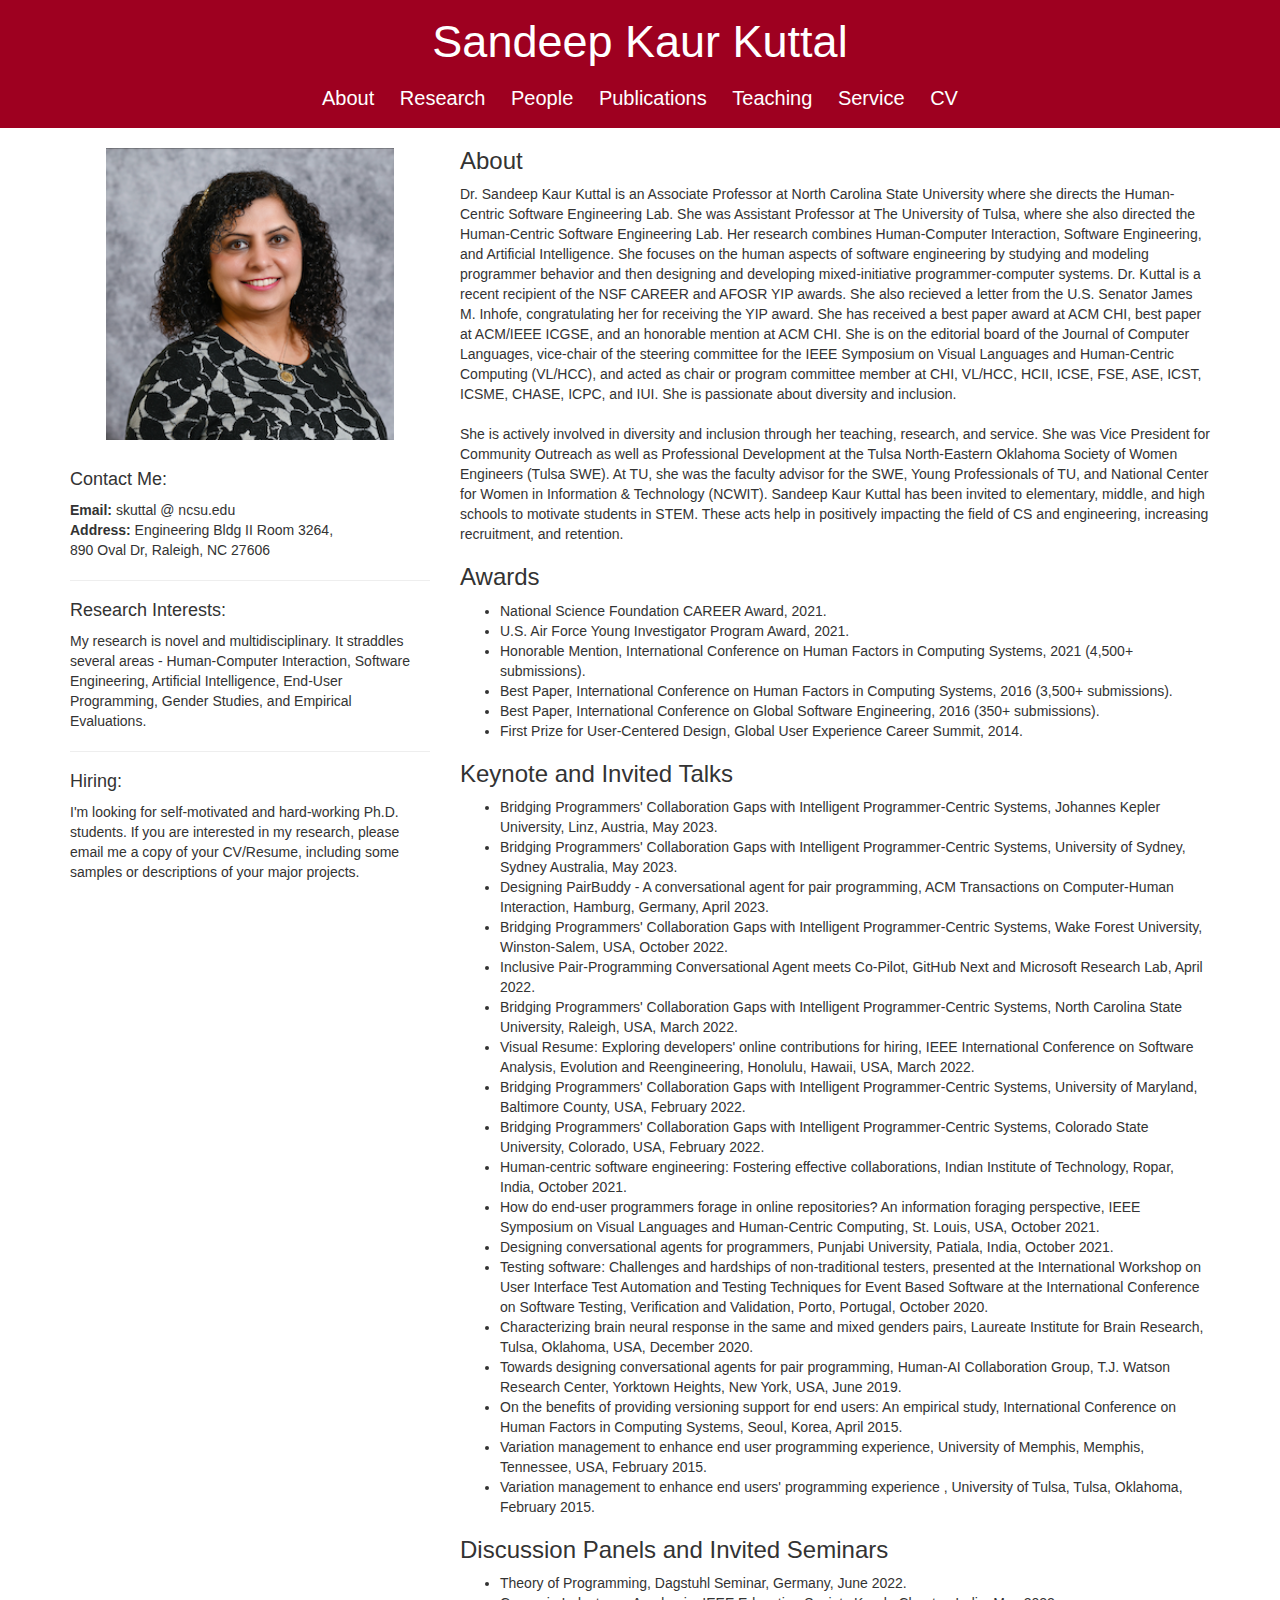
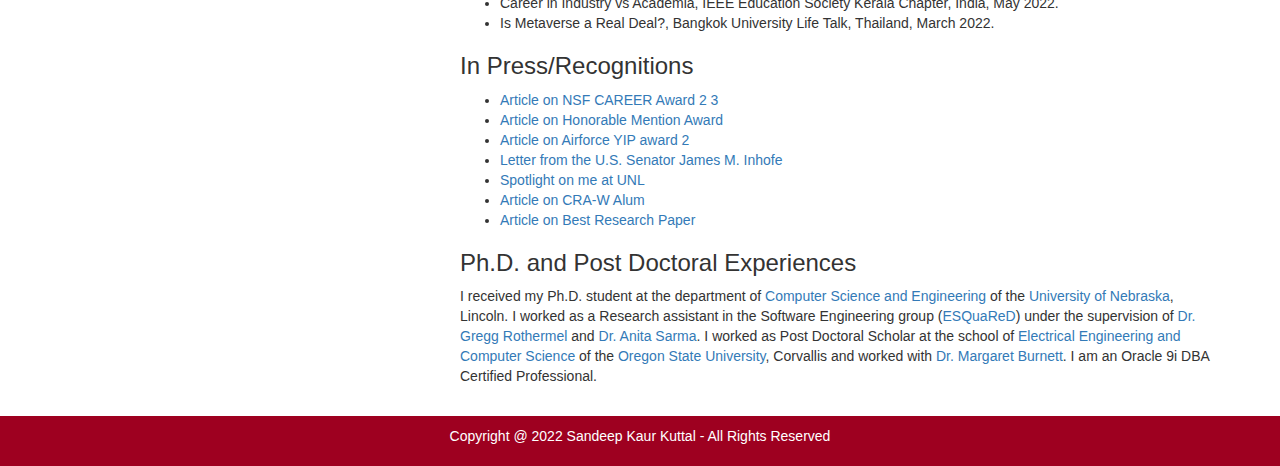
==== index.html @ faedc944 "Update index.html" ====
<!DOCTYPE html>
<html lang="en">
<head>
  <title>Sandeep Kaur Kuttal</title>
  <meta charset="utf-8">
  <meta name="keywords" content="Sandeep Kuttal, Sandeep Kaur Kuttal, Sandeep Kutwal,  End user software engineering, 
  HCI, Artificial Intelligence,  versioning, debugging mashups, Yahoo! Pipes, Mashups, Human computer interactions, Human-AI, User Studies, 
  Human factors in software engineering, software engineering, NC State, Professor, North Carolina State University, HCI for AI, HCI for SE" />
  <meta name="viewport" content="width=device-width, initial-scale=1">
  <link rel="stylesheet" href="https://maxcdn.bootstrapcdn.com/bootstrap/3.4.1/css/bootstrap.min.css">
  <link rel="stylesheet" href="main.css">
  <script src="https://ajax.googleapis.com/ajax/libs/jquery/3.6.1/jquery.min.js"></script>
  <script src="https://maxcdn.bootstrapcdn.com/bootstrap/3.4.1/js/bootstrap.min.js"></script>
  <link rel="icon" href="images/initials.png">
</head>

<body>
    <header>
        <div class="name">
          <a href="index.html" class="name" style="font-size:45px; color:white">Sandeep Kaur Kuttal</a>
        </div>
        <nav class="nav">
          <a class="nav-link" href="index.html">About</a> 
          <a class="nav-link" href="research.html">Research</a> 
          <a class="nav-link" href="people.html">People</a> 
          <a class="nav-link" href="publications.html">Publications</a> 
          <a class="nav-link" href="teaching.html">Teaching</a>  
          <a class="nav-link" href="service.html">Service</a>
          <a class="nav-link"  target="_blank" href="Files/Kuttal_CV.pdf">CV</a>
        </nav>
    </header>
  
  
<div class="container">
  <div class="row">
    <div class="col-sm-4">
      <center><img id="headshot" src="images/portrait.png" alt="headshot" width="80%"></center>
      <br>
      <h4>Contact Me:</h4>
      <p> <strong>Email:</strong> skuttal @ ncsu.edu<br/>
        <strong>Address:</strong> Engineering Bldg II Room 3264, <br>890 Oval Dr, Raleigh, NC 27606</p>

        <hr>

        <h4>Research Interests:</h4>
        <p>My research is novel and multidisciplinary.  It straddles several areas - Human-Computer Interaction, 
            Software Engineering, Artificial Intelligence, End-User Programming, Gender Studies, and Empirical Evaluations.</p>
        <hr>
        <h4>Hiring:</h4> <p>I'm looking for self-motivated and hard-working Ph.D. students. If you are interested in my research, please email me a copy of your CV/Resume, including some samples or descriptions of your major projects. </p>

    </div>
    <div class="col-sm-8">
        <h3>About</h3>
        <p>
            Dr. Sandeep Kaur Kuttal is an Associate Professor at North Carolina State University where she directs the Human-Centric Software 
            Engineering Lab.
            She was Assistant Professor at The University of Tulsa, where she also directed the Human-Centric Software 
            Engineering Lab. Her research combines Human-Computer Interaction, Software Engineering, and Artificial Intelligence. She 
            focuses on the human aspects of software engineering by studying and modeling programmer behavior and then designing and developing 
            mixed-initiative programmer-computer systems. Dr. Kuttal is a recent recipient of the NSF CAREER and AFOSR YIP awards.
            She also recieved a letter from the U.S. Senator James M. Inhofe, congratulating her for receiving the YIP award. She has received a 
            best paper award at ACM CHI, best paper at ACM/IEEE ICGSE, and an honorable mention at ACM CHI. She is on the editorial board of the 
            Journal of Computer Languages, vice-chair of the steering committee for the IEEE Symposium on Visual Languages and Human-Centric Computing 
            (VL/HCC), and acted as chair or  program committee member at CHI, VL/HCC, HCII, ICSE, FSE, ASE, ICST, ICSME, CHASE, ICPC, and IUI. She is 
            passionate about diversity and inclusion.
            
            <br><br>
            She is actively involved in diversity and inclusion through her teaching, research, and service. She was Vice President 
            for Community Outreach as well as Professional Development at the Tulsa North-Eastern Oklahoma Society of Women Engineers 
            (Tulsa SWE). At TU, she was the faculty advisor for the SWE, Young Professionals of TU, and National Center for Women in Information 
            & Technology (NCWIT). Sandeep Kaur Kuttal has been invited to elementary, middle, and high schools to motivate students in STEM. These acts help in 
            positively impacting the field of CS and engineering, increasing recruitment, and retention.
        </p>


      <h3>Awards</h3>
      <ul>
        <li>National Science Foundation CAREER Award, 2021.
        <li>U.S. Air Force Young Investigator Program Award, 2021.
        <li>Honorable Mention, International Conference on Human Factors in Computing Systems, 2021 (4,500+ submissions). 
        <li>Best Paper, International Conference on Human Factors in Computing Systems, 2016 (3,500+ submissions). 
        <li>Best Paper, International Conference on Global Software Engineering, 2016 (350+ submissions).
        <li>First Prize for User-Centered Design, Global User Experience Career Summit, 2014.
    </ul>

    <h3>Keynote and Invited Talks</h3>
    <ul>
        <li>Bridging Programmers' Collaboration Gaps with Intelligent Programmer-Centric Systems, Johannes Kepler University, Linz, Austria, May 2023.</li>
        <li>Bridging Programmers' Collaboration Gaps with Intelligent Programmer-Centric Systems, University of Sydney, Sydney Australia, May 2023.</li>
        <li>Designing PairBuddy - A conversational agent for pair programming, ACM Transactions on Computer-Human Interaction, Hamburg, Germany, April 2023.</li>
        <li>Bridging Programmers' Collaboration Gaps with Intelligent Programmer-Centric Systems, Wake Forest University, Winston-Salem, USA, October 2022.</li>
        <li>Inclusive Pair-Programming Conversational Agent meets Co-Pilot, GitHub Next and Microsoft Research Lab, April 2022.
        <li>Bridging Programmers' Collaboration Gaps with Intelligent Programmer-Centric Systems, North Carolina State University, Raleigh, USA, March 2022.
        <li>Visual Resume: Exploring developers' online contributions for hiring, IEEE International Conference on Software Analysis, Evolution and 
            Reengineering, Honolulu, Hawaii, USA, March 2022.
        <li>Bridging Programmers' Collaboration Gaps with Intelligent Programmer-Centric Systems, University of Maryland, Baltimore County, USA, February 2022.
        <li>Bridging Programmers' Collaboration Gaps with Intelligent Programmer-Centric Systems, Colorado State University, Colorado, USA, February 2022.

        <li>Human-centric software engineering: Fostering effective collaborations, Indian Institute of Technology, Ropar, India, October 2021.
        <li>How do end-user programmers forage in online repositories? An information foraging perspective, IEEE Symposium on Visual Languages and 
            Human-Centric Computing, St. Louis, USA, October 2021.
        <li>Designing conversational agents for programmers, Punjabi University, Patiala, India, October 2021.

        <li>Testing software: Challenges and hardships of non-traditional testers, presented at the International Workshop on User Interface Test Automation 
            and Testing Techniques for Event Based Software at the International Conference on Software Testing, Verification and Validation, Porto, Portugal, October 2020.
        <li>Characterizing brain neural response in the same and mixed genders pairs, Laureate Institute for Brain Research, Tulsa, Oklahoma, USA, December 2020.
        <li>Towards designing conversational agents for pair programming, Human-AI Collaboration Group, T.J. Watson Research Center, Yorktown Heights, New York, USA, June 2019. 
        <li>On the benefits of providing versioning support for end users: An empirical study, International Conference on Human Factors in Computing Systems, Seoul, Korea, April 2015.
        <li>Variation management to enhance end user programming experience, University of Memphis, Memphis, Tennessee, USA, February 2015.
        <li>Variation management to enhance end users' programming experience , University of Tulsa, Tulsa, Oklahoma, February 2015.</li>
    </ul>

    <h3>Discussion Panels and Invited Seminars</h3>
    <ul>
        <li>Theory of Programming, Dagstuhl Seminar, Germany, June 2022.</li>
        <li>Career in Industry vs Academia, IEEE Education Society Kerala Chapter, India, May 2022.</li>
        <li>Is Metaverse a Real Deal?, Bangkok University Life Talk, Thailand, March 2022.</li>
    </ul>

    <h3>In Press/Recognitions</h3>
    <ul>
        <li><a href="https://engineering.utulsa.edu/nsf-career-kuttal/">Article on NSF CAREER Award</a>
            <a href="https://content.techgig.com/professor-sandeep-kuttal-the-university-of-tulsa-wins-nsf-career-award/articleshow/82550280.cms">2</a>
            <a href="https://www.newsbreak.com/news/2234070571040/professor-sandeep-kuttal-the-university-of-tulsa-wins-nsf-career-award">3</a>
        <li><a href="https://utulsa.edu/root-causes-digital-trade-offs-publications/ ">Article on Honorable Mention Award</a>
        <li><a href="https://www.afrl.af.mil/News/Article-Display/Article/2406086/afosr-awards-grants-to-36-scientists-and-engineers-through-its-young-investigat/"> Article on Airforce YIP award</a> 
            <a href="https://engineering.utulsa.edu/computer-science-kuttal-young-investigator/">2</a>
        <li><a href="Files/Letter.jpg">Letter from the U.S. Senator James M. Inhofe</a>
        <li><a href="http://newsroom.unl.edu/announce/cse/1761/10125 ">Spotlight on me at UNL</a>
        <li><a href="http://cra.org/cra-w/newsletter/">Article on CRA-W Alum</a>
        <li><a href="Files/article.jpg">Article on Best Research Paper</a>
    </ul>  

    <h3>Ph.D. and Post Doctoral Experiences</h3>
        <p> I received my Ph.D. student at the department of
        <a target="_blank" href="http://cse.unl.edu/">Computer Science and Engineering</a> 
        of the <a target="_blank" href="http://cse.unl.edu/">University of Nebraska</a>, Lincoln. I worked as a Research assistant in the 
        Software Engineering group (<a target="_blank" href="http://e2.unl.edu/">ESQuaReD</a>) under the supervision of 
        <a target="_blank" href="https://www.csc.ncsu.edu/people/gerother">Dr. Gregg Rothermel</a> and <a target="_blank" 
        href="http://web.engr.oregonstate.edu/~sarmaa/">Dr. Anita Sarma</a>. 
        I worked as Post Doctoral Scholar at the school of <a target="_blank" href="http://eecs.oregonstate.edu/">Electrical Engineering and Computer Science</a>  
        of the <a target="_blank" href="http://oregonstate.edu/">Oregon State University</a>, 
        Corvallis and worked with <a target="_blank" href="http://web.engr.oregonstate.edu/~burnett/">Dr. Margaret Burnett</a>.   I am an Oracle 9i DBA Certified Professional.
       </p>

    <br>
    </div>

  </div>
</div>
</body>

<footer class="footer">
    <p style="color:white">Copyright @ 2022 Sandeep Kaur Kuttal - All Rights Reserved</p>
  </footer>
</html>
---- main.css ----
body {
        margin: 0;
      }
      .name {
        text-align: center;
        padding: 10px;
        size: large;
        background-color: rgb(158, 0, 32);
        text-decoration: none;
      }
      .name:hover{
        text-decoration:none;
      }
	
      .nav {
        font-size: 15pt;
        text-align: center;
        background-color: rgb(158, 0, 32);
      }
      .nav-link {
        text-decoration: none;
        display: inline-block;
        padding-bottom:10px;
        padding-right:10px;
        padding-left:10px;
        color: white;
        margin-bottom: 5px;
      }

      .nav-link:hover {
        text-decoration: none;
        color: rgb(91, 2, 20);
      }

    #headshot {
        padding-top:15pt;
        float: top;
        
    }

    .footer {
        text-align: center;
        padding: 10px;
        size: large;
        background-color: rgb(158, 0, 32);
        text-decoration: none;
    } 
    
    .research-title {
        color:white;
        background-color: rgb(158, 0, 32);
        padding: 1%;
        text-decoration: none;
    }

    .column {
        float: left;
        width: 16.66%;
        padding: 5px;
      }
      
      /* Clearfix (clear floats) */
      .row::after {
        content: "";
        clear: both;
        display: table;
      }

    figcaption {
        color: black;
        padding: 2px;
        text-align: center;
        size-adjust: 70%;
        font-size: 90%;
	    white-space: normal;
      }

      .students {
        padding: 0;
        list-style-type: none;
        display: flex;
        justify-content:left;
        flex-wrap: wrap;
        gap: 2rem;
        max-width:1000px;
        flex-direction: row;
       
      }
    
      .students li {
        padding: 1rem;
        max-width: 125px;

      }

      .student p {
        width: 100%;
        text-align: center;
      }

      .student img {
        max-width: 100%;
        border-radius: 10px;
      }

      .long-list {
        display: flex;
      }

      .main {
        margin-left: 10em;
        margin-right: 10em;
      }
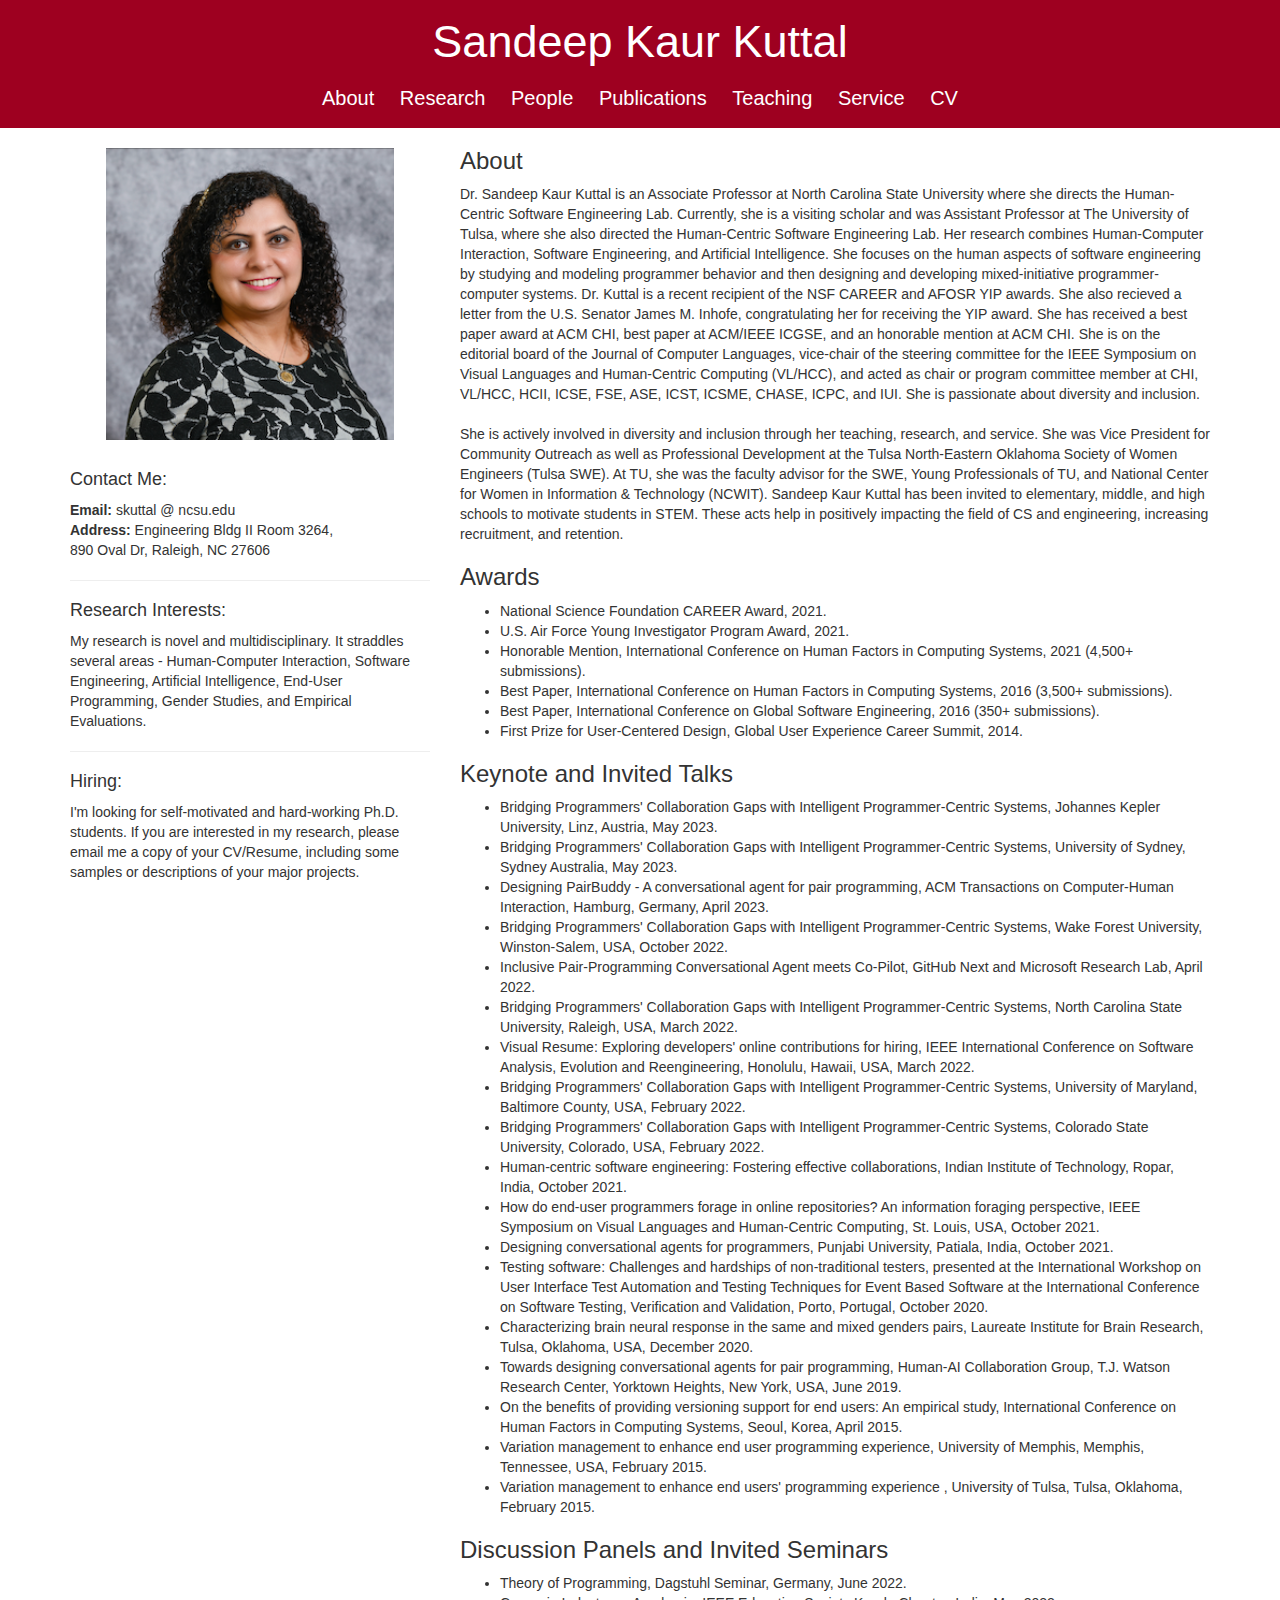
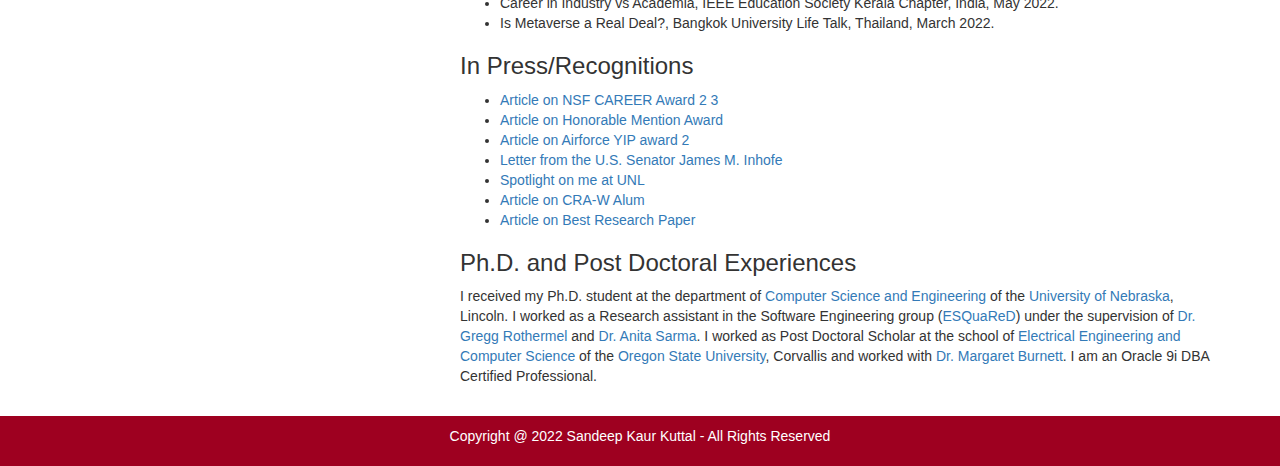
==== commit f857eac1: "Updated CV and first two sentences in "About"" ====
--- a/index.html
+++ b/index.html
@@ -53,10 +53,9 @@
         <h3>About</h3>
         <p>
             Dr. Sandeep Kaur Kuttal is an Associate Professor at North Carolina State University where she directs the Human-Centric Software 
-            Engineering Lab.
-            She was Assistant Professor at The University of Tulsa, where she also directed the Human-Centric Software 
-            Engineering Lab. Her research combines Human-Computer Interaction, Software Engineering, and Artificial Intelligence. She 
-            focuses on the human aspects of software engineering by studying and modeling programmer behavior and then designing and developing 
+            Engineering Lab. Currently, she is a visiting scholar and was Assistant Professor at The University of Tulsa, where she also 
+            directed the Human-Centric Software Engineering Lab. Her research combines Human-Computer Interaction, Software Engineering, and Artificial 
+            Intelligence. She focuses on the human aspects of software engineering by studying and modeling programmer behavior and then designing and developing 
             mixed-initiative programmer-computer systems. Dr. Kuttal is a recent recipient of the NSF CAREER and AFOSR YIP awards.
             She also recieved a letter from the U.S. Senator James M. Inhofe, congratulating her for receiving the YIP award. She has received a 
             best paper award at ACM CHI, best paper at ACM/IEEE ICGSE, and an honorable mention at ACM CHI. She is on the editorial board of the 
--- a/main.css
+++ b/main.css
@@ -110,8 +110,12 @@
       }
 
       .main {
-        margin-left: 10em;
-        margin-right: 10em;
+        margin-left: 10%;
+        margin-right: 10%;
+      }
+
+      img .logo {
+        width: 20px;
       }
 
       
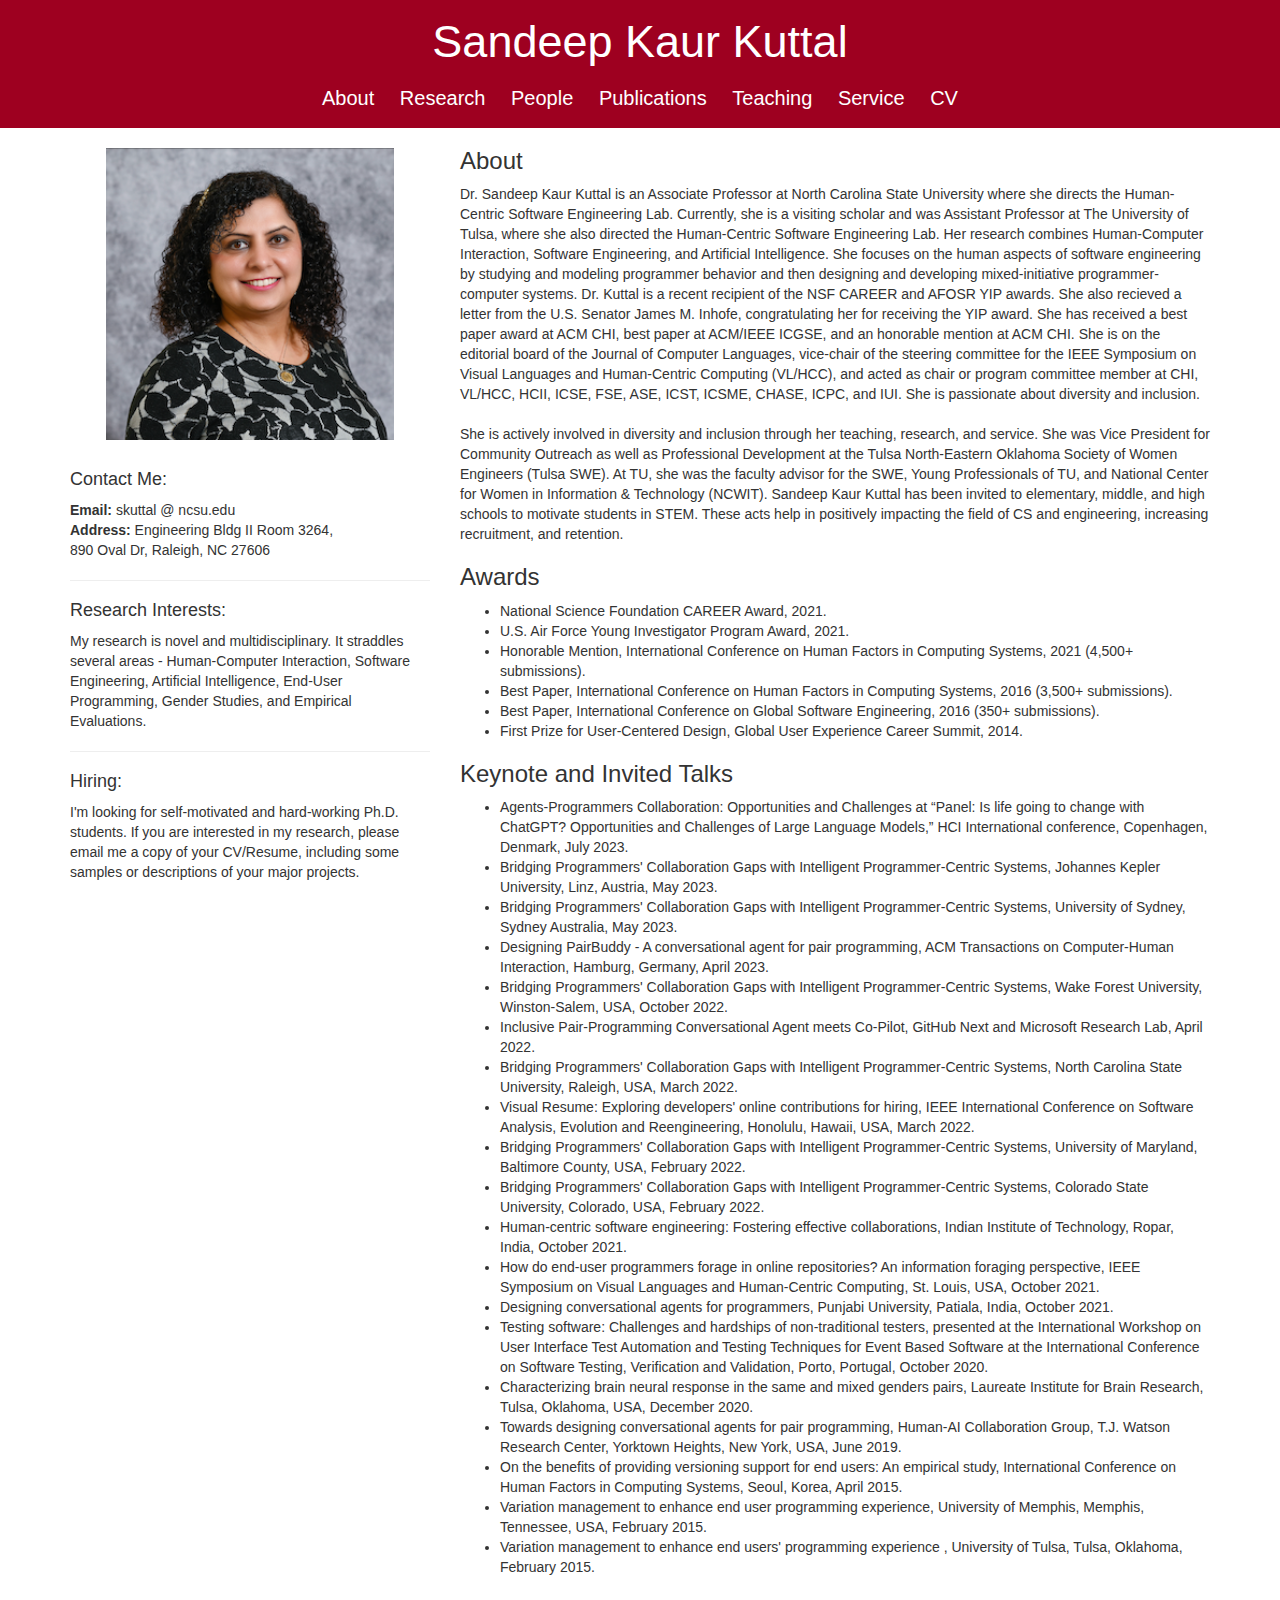
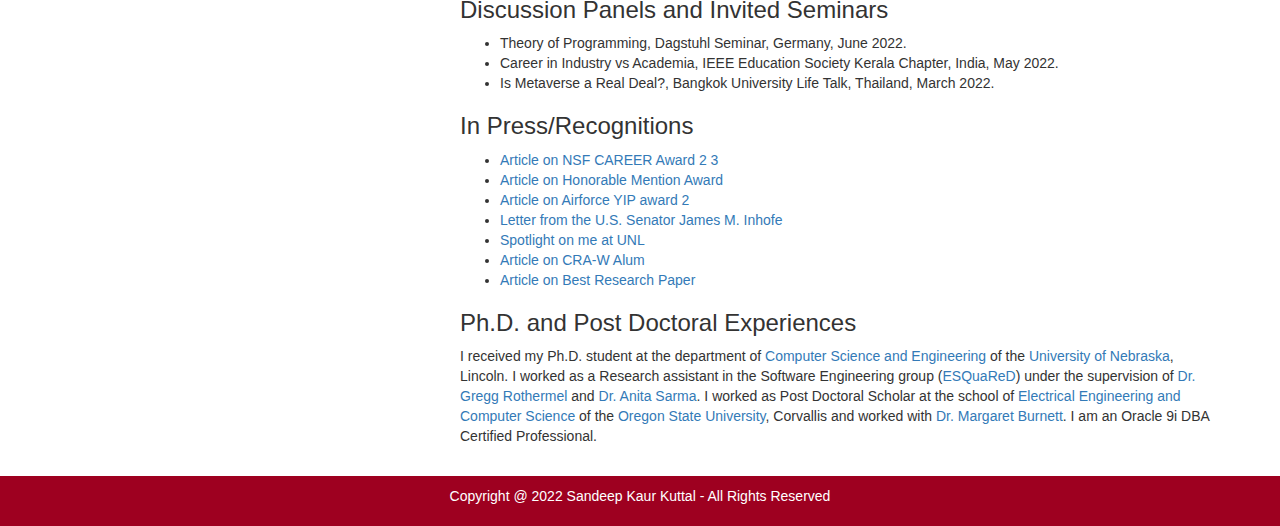
==== commit c391beec: "Made updates based on new CV" ====
--- a/index.html
+++ b/index.html
@@ -84,6 +84,7 @@
 
     <h3>Keynote and Invited Talks</h3>
     <ul>
+        <li>Agents-Programmers Collaboration: Opportunities and Challenges at “Panel: Is life going to change with ChatGPT? Opportunities and Challenges of Large Language Models,” HCI International conference, Copenhagen, Denmark, July 2023. </li>
         <li>Bridging Programmers' Collaboration Gaps with Intelligent Programmer-Centric Systems, Johannes Kepler University, Linz, Austria, May 2023.</li>
         <li>Bridging Programmers' Collaboration Gaps with Intelligent Programmer-Centric Systems, University of Sydney, Sydney Australia, May 2023.</li>
         <li>Designing PairBuddy - A conversational agent for pair programming, ACM Transactions on Computer-Human Interaction, Hamburg, Germany, April 2023.</li>
--- a/main.css
+++ b/main.css
@@ -118,6 +118,17 @@
         width: 20px;
       }
 
-      
+      .topics {
+        display: flex;
+        flex-direction: column;
+      }
 
-      
+     .research-project img {
+        padding: 5px;
+        max-height: 200px;
+        float: left;
+     }
+
+     .research-project p {
+        text-align: justify;
+     }
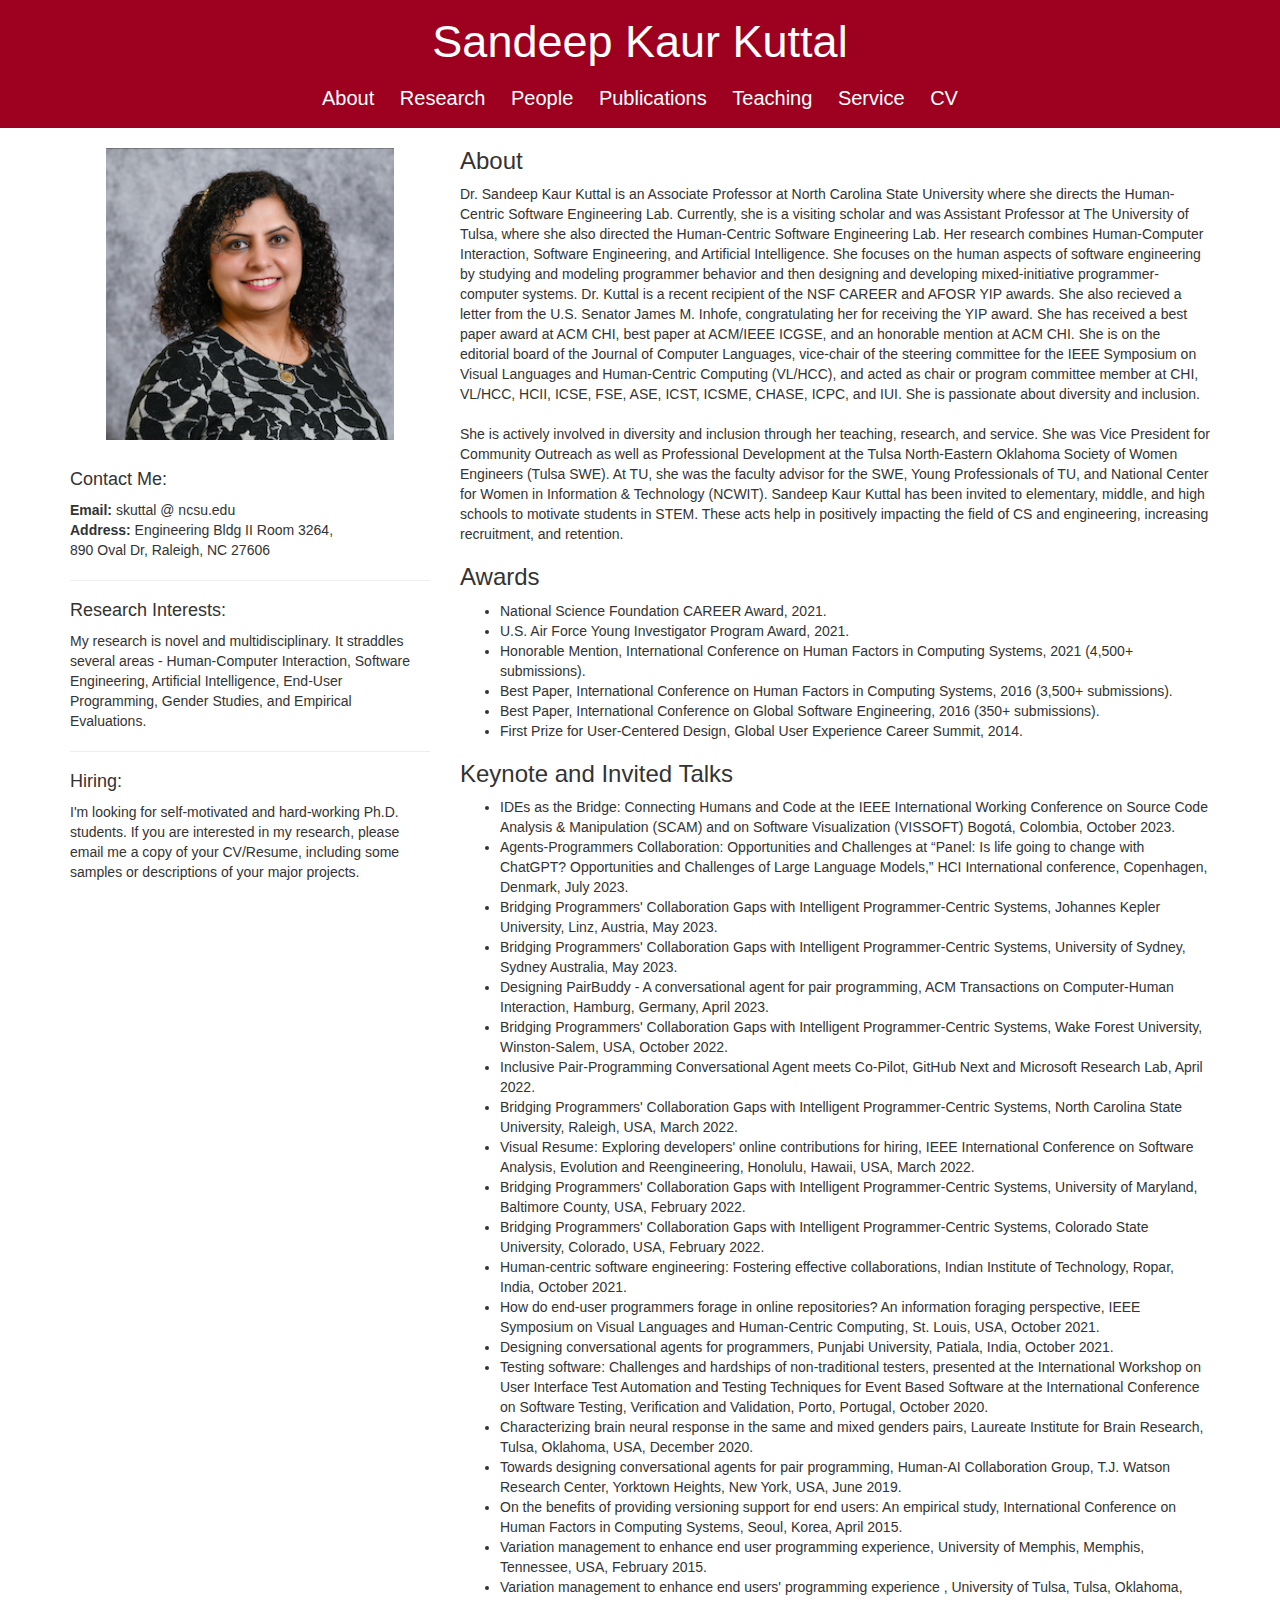
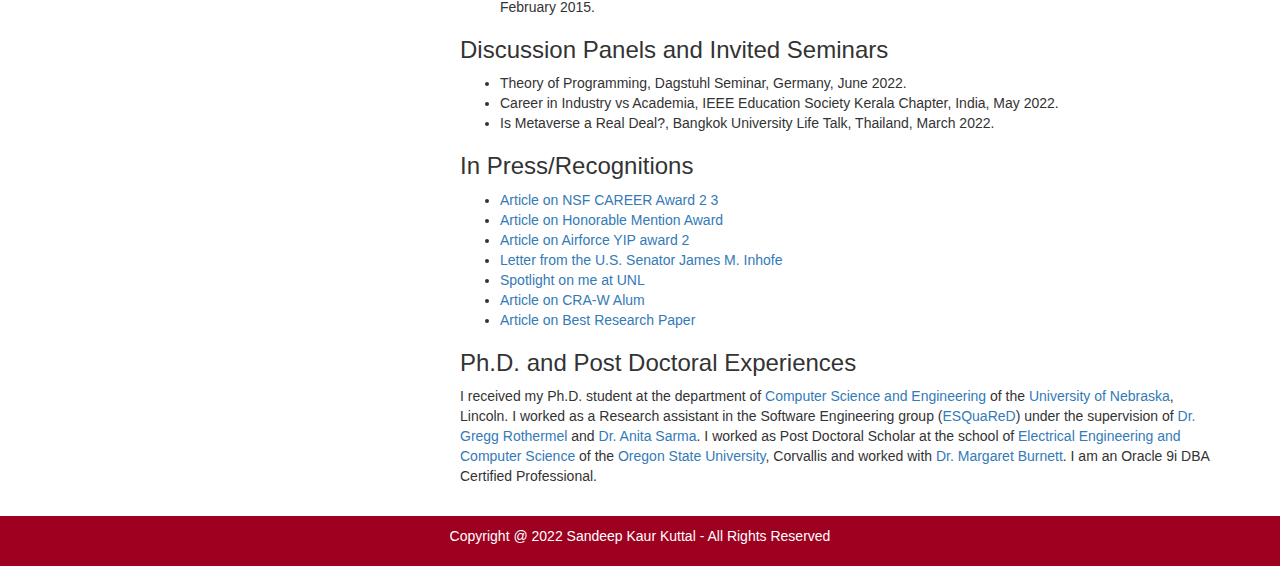
==== commit 58550c81: "Updated CV and Students" ====
--- a/index.html
+++ b/index.html
@@ -84,6 +84,7 @@
 
     <h3>Keynote and Invited Talks</h3>
     <ul>
+        <li>IDEs as the Bridge: Connecting Humans and Code at the IEEE International Working Conference on Source Code Analysis & Manipulation (SCAM) and on Software Visualization (VISSOFT) Bogotá, Colombia, October 2023. </li>
         <li>Agents-Programmers Collaboration: Opportunities and Challenges at “Panel: Is life going to change with ChatGPT? Opportunities and Challenges of Large Language Models,” HCI International conference, Copenhagen, Denmark, July 2023. </li>
         <li>Bridging Programmers' Collaboration Gaps with Intelligent Programmer-Centric Systems, Johannes Kepler University, Linz, Austria, May 2023.</li>
         <li>Bridging Programmers' Collaboration Gaps with Intelligent Programmer-Centric Systems, University of Sydney, Sydney Australia, May 2023.</li>
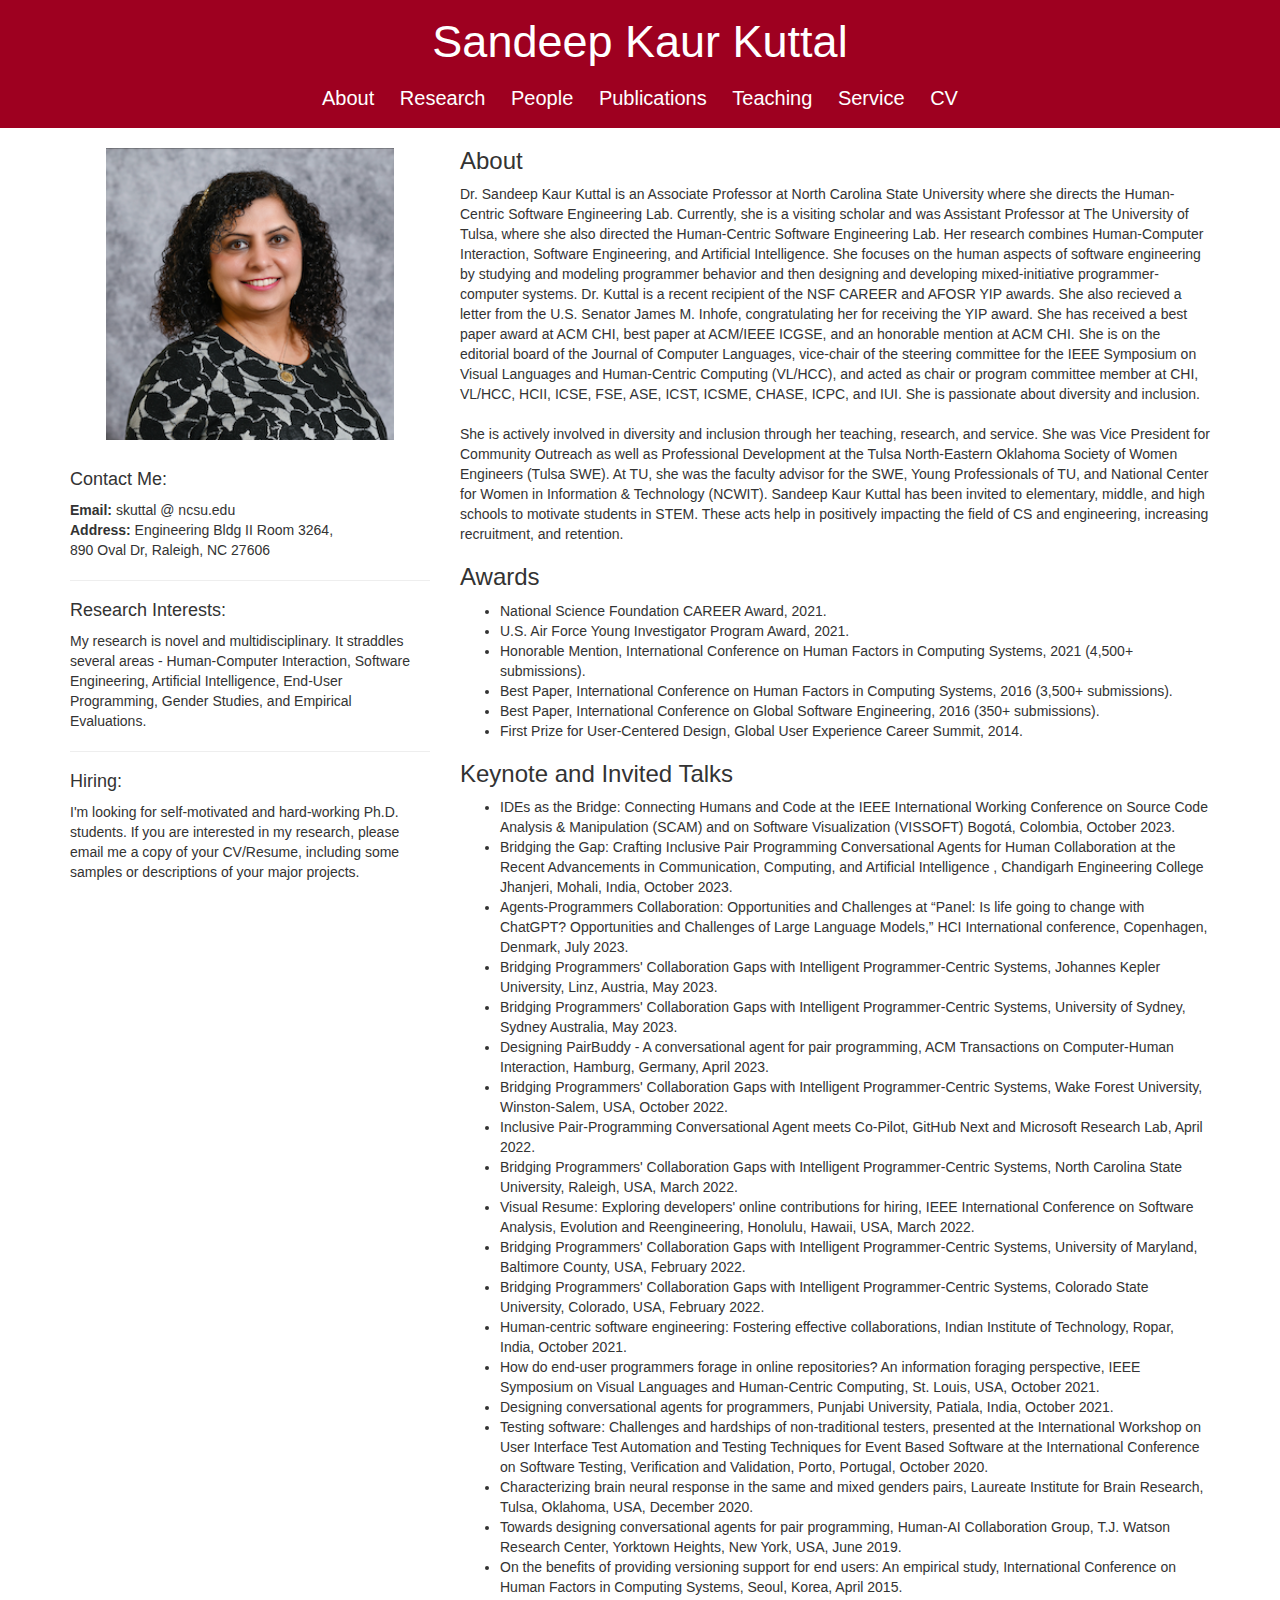
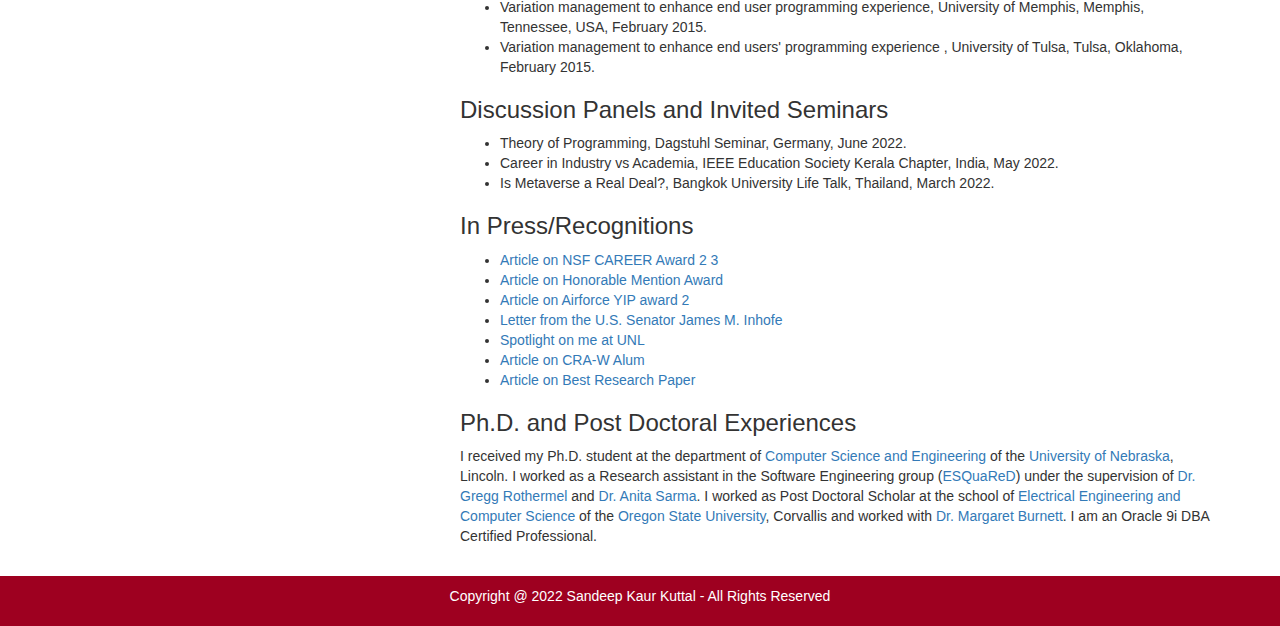
==== commit 5d3f7aa1: "Updated Keynote section and CV" ====
--- a/index.html
+++ b/index.html
@@ -85,6 +85,7 @@
     <h3>Keynote and Invited Talks</h3>
     <ul>
         <li>IDEs as the Bridge: Connecting Humans and Code at the IEEE International Working Conference on Source Code Analysis & Manipulation (SCAM) and on Software Visualization (VISSOFT) Bogotá, Colombia, October 2023. </li>
+        <li>Bridging the Gap: Crafting Inclusive Pair Programming Conversational Agents for Human Collaboration at the Recent Advancements in Communication, Computing, and Artificial Intelligence , Chandigarh Engineering College Jhanjeri, Mohali, India, October 2023.</li>
         <li>Agents-Programmers Collaboration: Opportunities and Challenges at “Panel: Is life going to change with ChatGPT? Opportunities and Challenges of Large Language Models,” HCI International conference, Copenhagen, Denmark, July 2023. </li>
         <li>Bridging Programmers' Collaboration Gaps with Intelligent Programmer-Centric Systems, Johannes Kepler University, Linz, Austria, May 2023.</li>
         <li>Bridging Programmers' Collaboration Gaps with Intelligent Programmer-Centric Systems, University of Sydney, Sydney Australia, May 2023.</li>
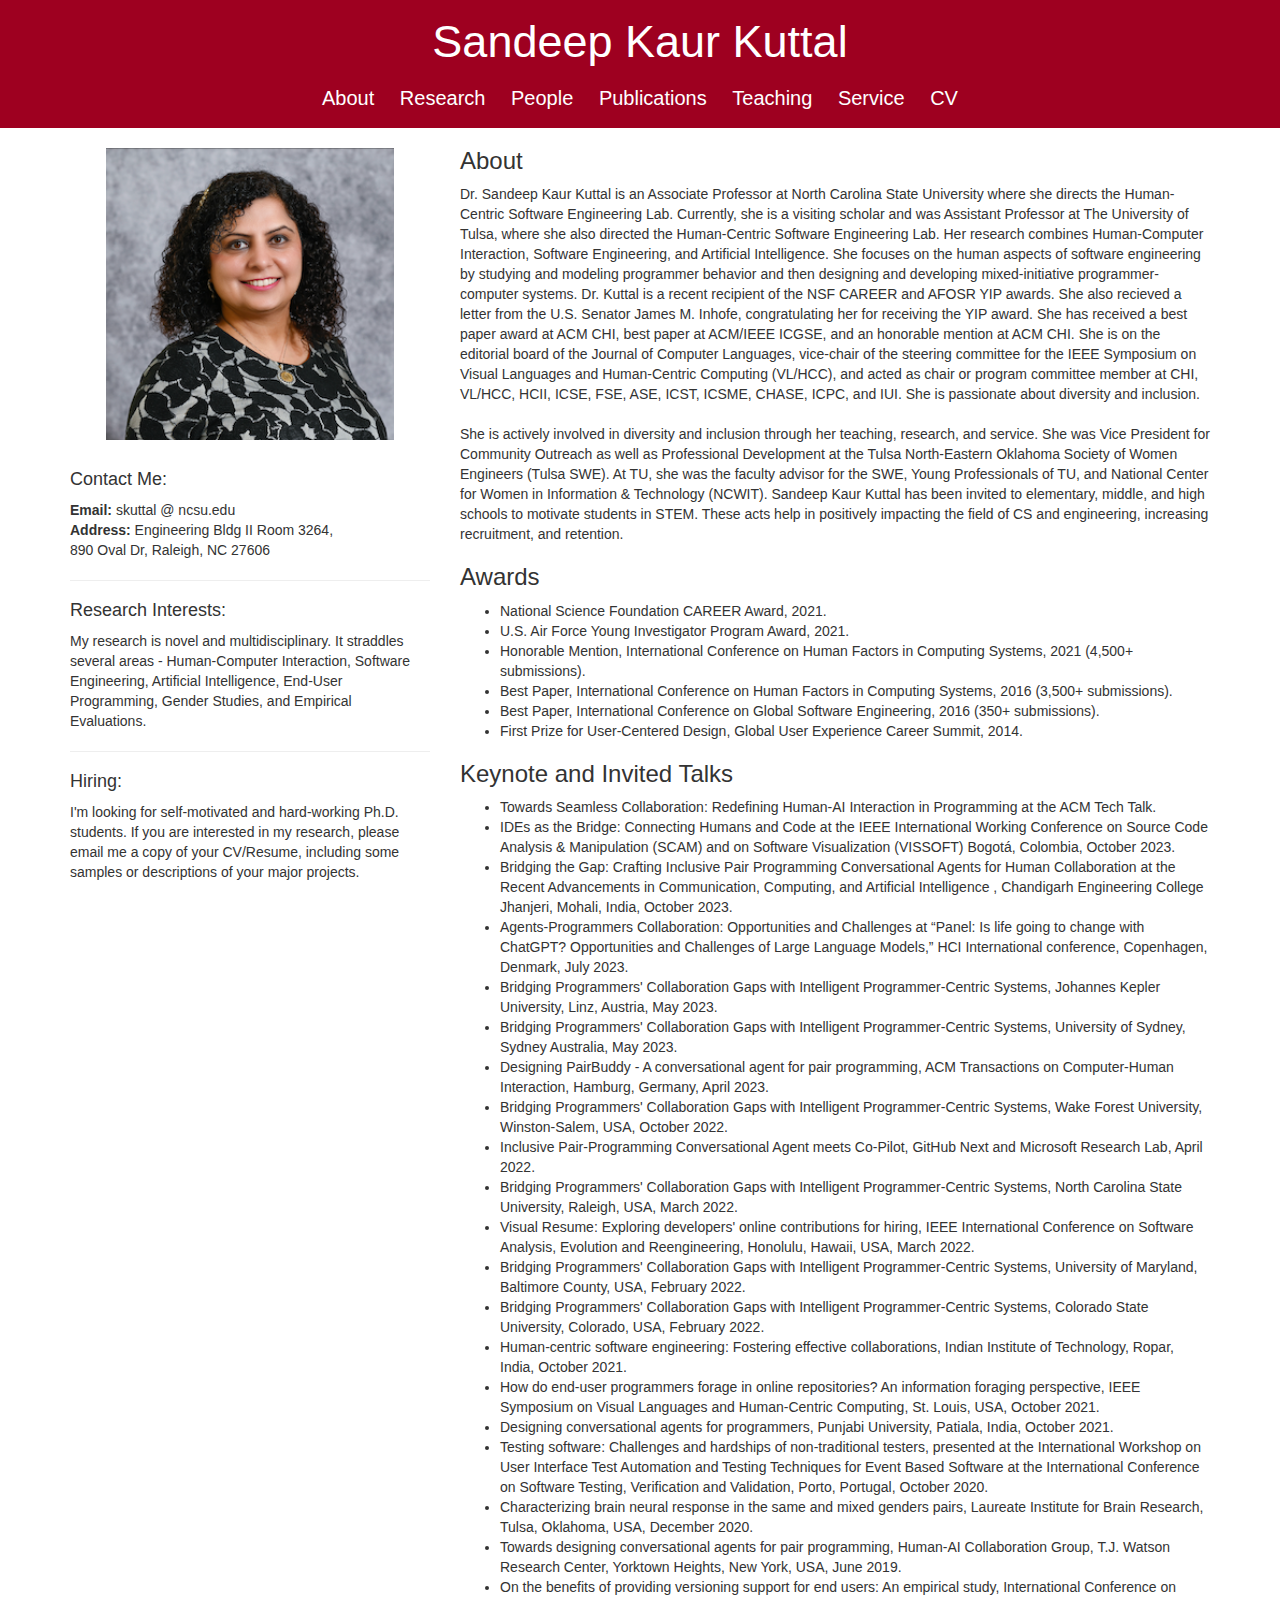
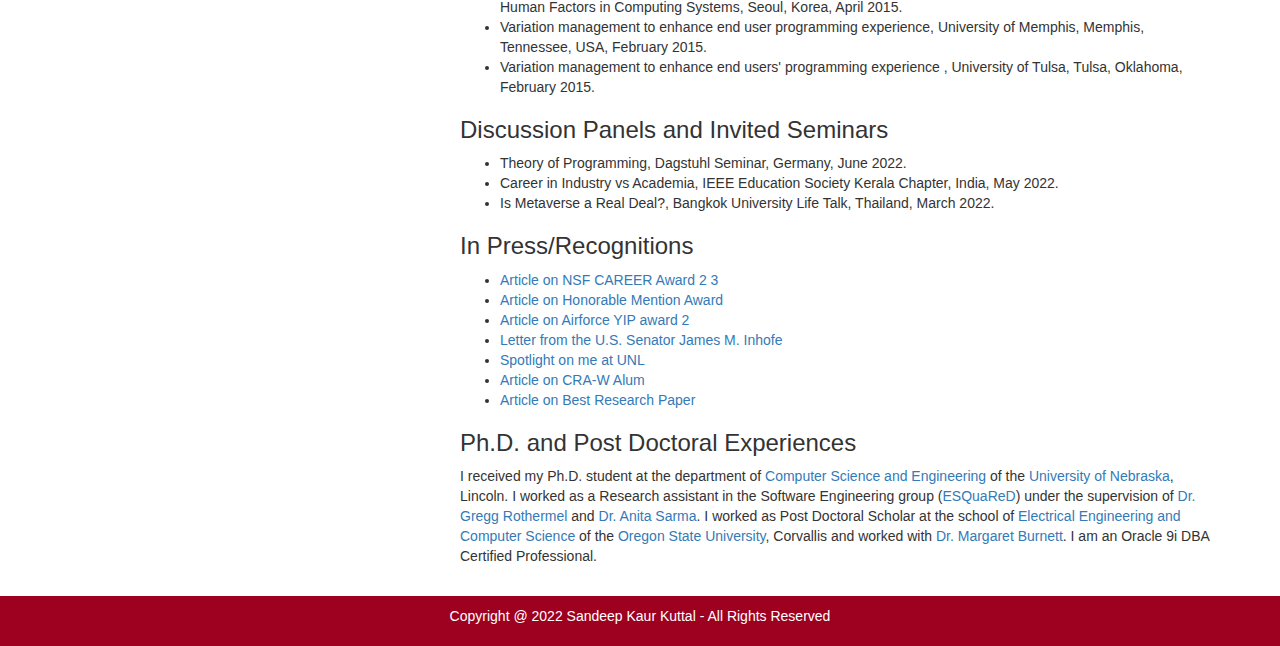
==== commit d5a762d4: "Updated CV/Website" ====
--- a/index.html
+++ b/index.html
@@ -84,6 +84,7 @@
 
     <h3>Keynote and Invited Talks</h3>
     <ul>
+        <li>Towards Seamless Collaboration: Redefining Human-AI Interaction in Programming at the ACM Tech Talk.</li>
         <li>IDEs as the Bridge: Connecting Humans and Code at the IEEE International Working Conference on Source Code Analysis & Manipulation (SCAM) and on Software Visualization (VISSOFT) Bogotá, Colombia, October 2023. </li>
         <li>Bridging the Gap: Crafting Inclusive Pair Programming Conversational Agents for Human Collaboration at the Recent Advancements in Communication, Computing, and Artificial Intelligence , Chandigarh Engineering College Jhanjeri, Mohali, India, October 2023.</li>
         <li>Agents-Programmers Collaboration: Opportunities and Challenges at “Panel: Is life going to change with ChatGPT? Opportunities and Challenges of Large Language Models,” HCI International conference, Copenhagen, Denmark, July 2023. </li>
@@ -97,12 +98,10 @@
             Reengineering, Honolulu, Hawaii, USA, March 2022.
         <li>Bridging Programmers' Collaboration Gaps with Intelligent Programmer-Centric Systems, University of Maryland, Baltimore County, USA, February 2022.
         <li>Bridging Programmers' Collaboration Gaps with Intelligent Programmer-Centric Systems, Colorado State University, Colorado, USA, February 2022.
-
         <li>Human-centric software engineering: Fostering effective collaborations, Indian Institute of Technology, Ropar, India, October 2021.
         <li>How do end-user programmers forage in online repositories? An information foraging perspective, IEEE Symposium on Visual Languages and 
             Human-Centric Computing, St. Louis, USA, October 2021.
         <li>Designing conversational agents for programmers, Punjabi University, Patiala, India, October 2021.
-
         <li>Testing software: Challenges and hardships of non-traditional testers, presented at the International Workshop on User Interface Test Automation 
             and Testing Techniques for Event Based Software at the International Conference on Software Testing, Verification and Validation, Porto, Portugal, October 2020.
         <li>Characterizing brain neural response in the same and mixed genders pairs, Laureate Institute for Brain Research, Tulsa, Oklahoma, USA, December 2020.
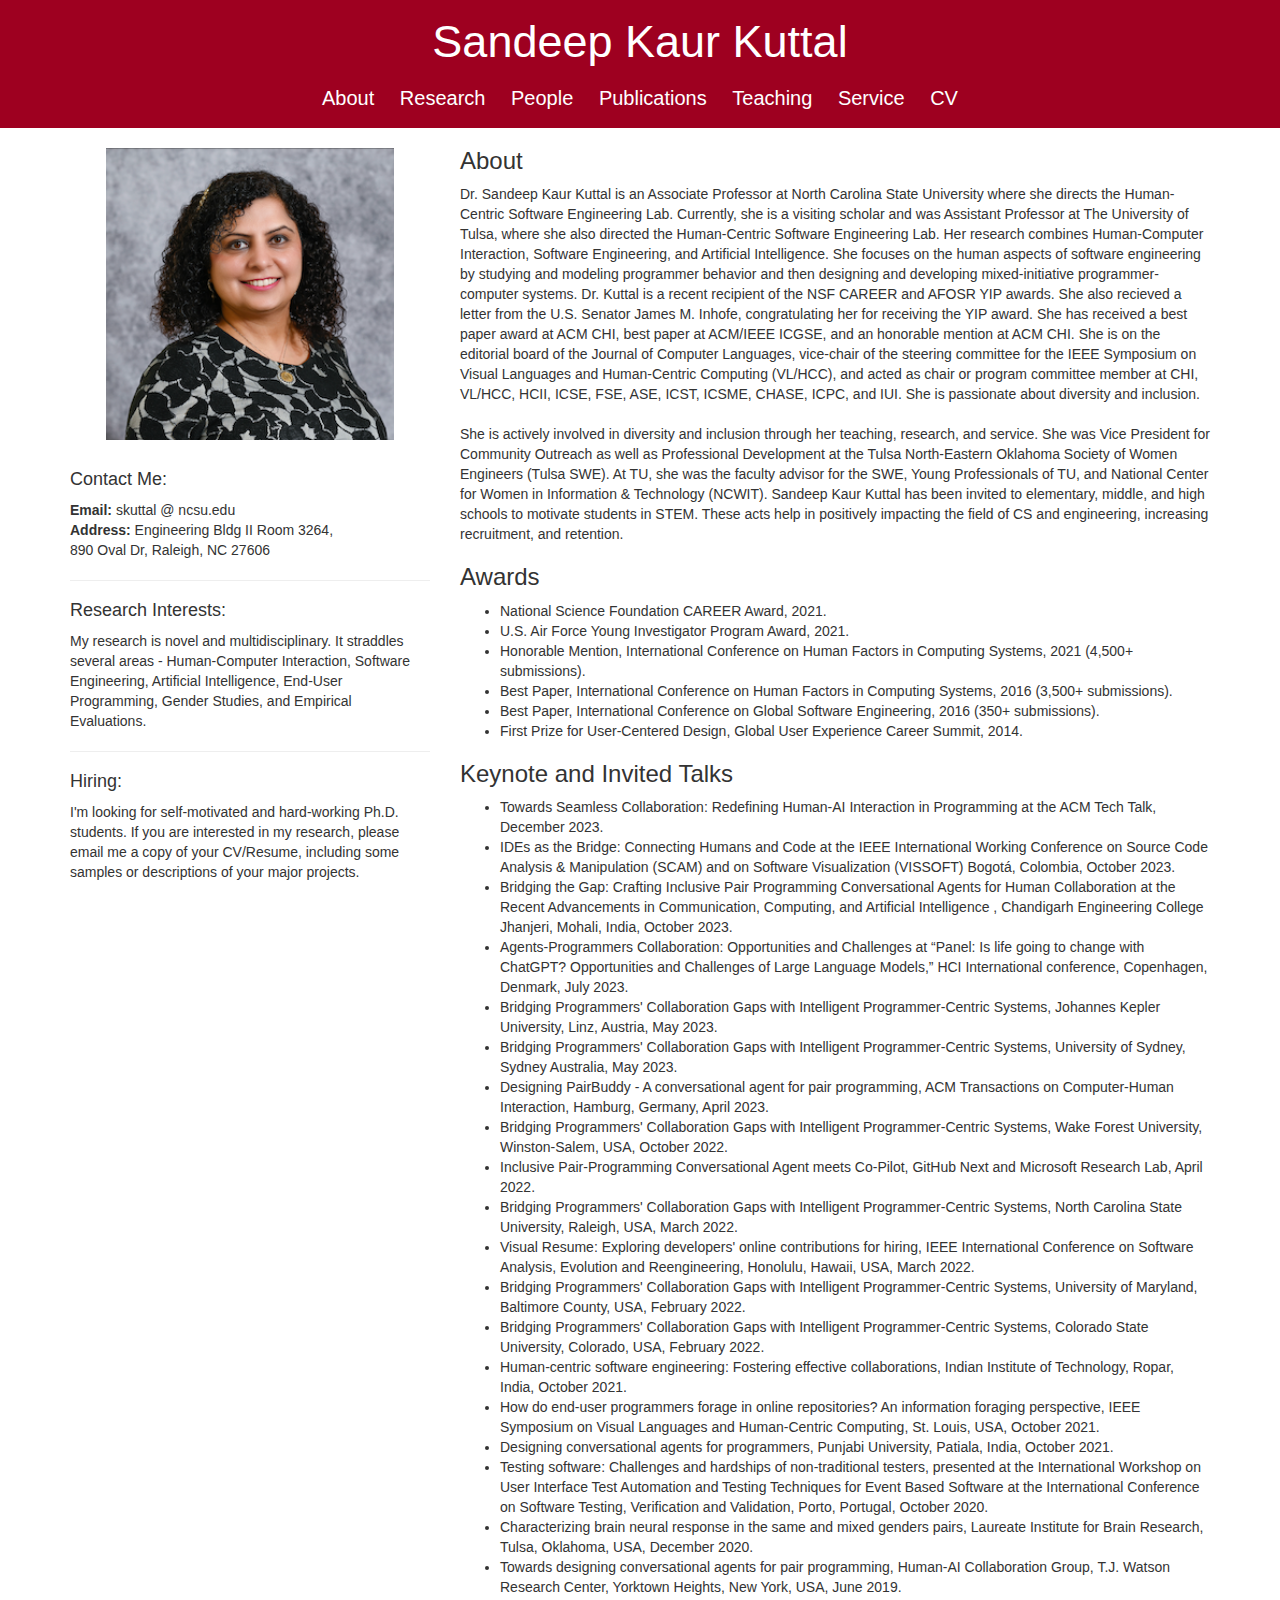
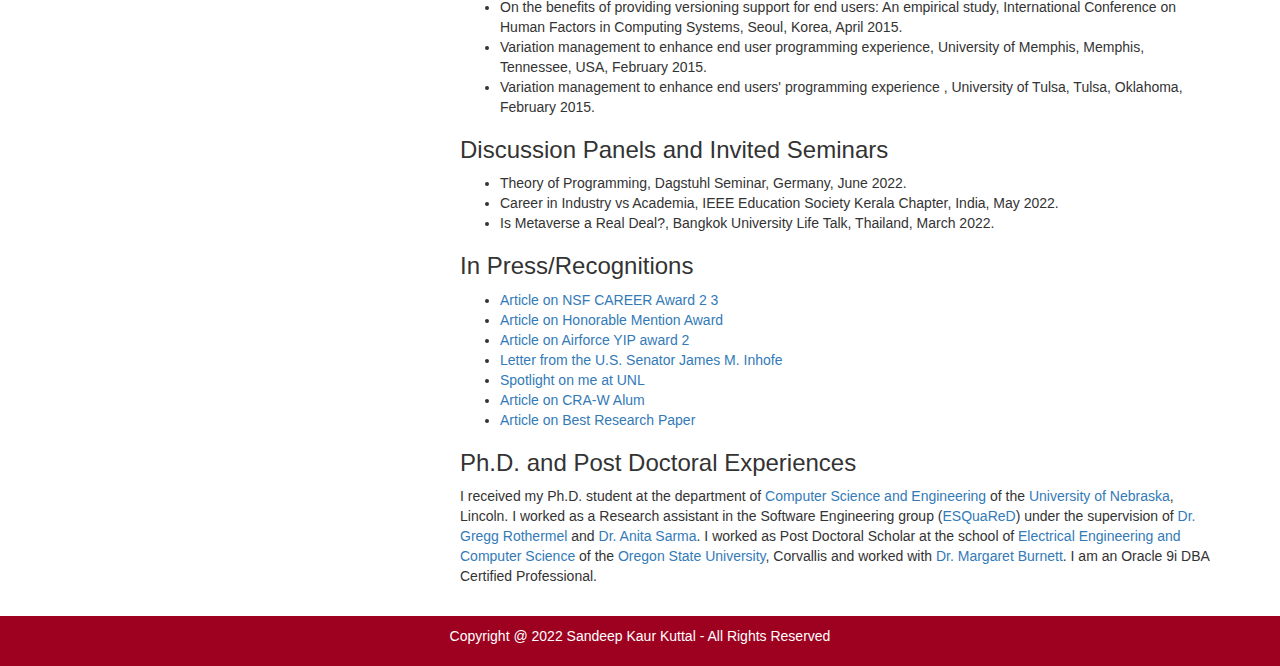
==== commit 10ff0a91: "Updated CV and added year to ACM talk" ====
--- a/index.html
+++ b/index.html
@@ -84,7 +84,7 @@
 
     <h3>Keynote and Invited Talks</h3>
     <ul>
-        <li>Towards Seamless Collaboration: Redefining Human-AI Interaction in Programming at the ACM Tech Talk.</li>
+        <li>Towards Seamless Collaboration: Redefining Human-AI Interaction in Programming at the ACM Tech Talk, December 2023.</li>
         <li>IDEs as the Bridge: Connecting Humans and Code at the IEEE International Working Conference on Source Code Analysis & Manipulation (SCAM) and on Software Visualization (VISSOFT) Bogotá, Colombia, October 2023. </li>
         <li>Bridging the Gap: Crafting Inclusive Pair Programming Conversational Agents for Human Collaboration at the Recent Advancements in Communication, Computing, and Artificial Intelligence , Chandigarh Engineering College Jhanjeri, Mohali, India, October 2023.</li>
         <li>Agents-Programmers Collaboration: Opportunities and Challenges at “Panel: Is life going to change with ChatGPT? Opportunities and Challenges of Large Language Models,” HCI International conference, Copenhagen, Denmark, July 2023. </li>
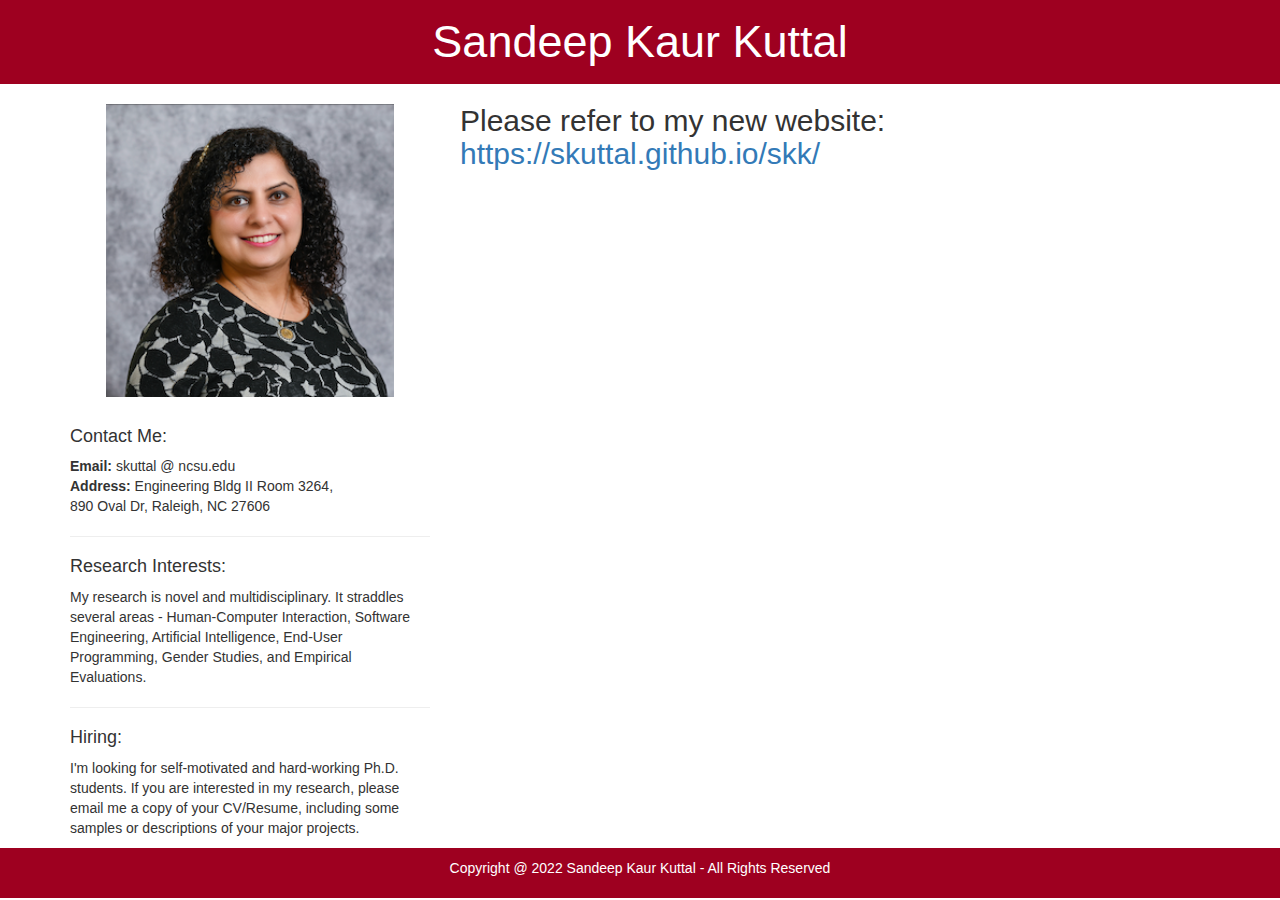
==== commit 6d73fea5: "update website with new url" ====
--- a/index.html
+++ b/index.html
@@ -19,15 +19,6 @@
         <div class="name">
           <a href="index.html" class="name" style="font-size:45px; color:white">Sandeep Kaur Kuttal</a>
         </div>
-        <nav class="nav">
-          <a class="nav-link" href="index.html">About</a> 
-          <a class="nav-link" href="research.html">Research</a> 
-          <a class="nav-link" href="people.html">People</a> 
-          <a class="nav-link" href="publications.html">Publications</a> 
-          <a class="nav-link" href="teaching.html">Teaching</a>  
-          <a class="nav-link" href="service.html">Service</a>
-          <a class="nav-link"  target="_blank" href="Files/Kuttal_CV.pdf">CV</a>
-        </nav>
     </header>
   
   
@@ -50,101 +41,8 @@
 
     </div>
     <div class="col-sm-8">
-        <h3>About</h3>
-        <p>
-            Dr. Sandeep Kaur Kuttal is an Associate Professor at North Carolina State University where she directs the Human-Centric Software 
-            Engineering Lab. Currently, she is a visiting scholar and was Assistant Professor at The University of Tulsa, where she also 
-            directed the Human-Centric Software Engineering Lab. Her research combines Human-Computer Interaction, Software Engineering, and Artificial 
-            Intelligence. She focuses on the human aspects of software engineering by studying and modeling programmer behavior and then designing and developing 
-            mixed-initiative programmer-computer systems. Dr. Kuttal is a recent recipient of the NSF CAREER and AFOSR YIP awards.
-            She also recieved a letter from the U.S. Senator James M. Inhofe, congratulating her for receiving the YIP award. She has received a 
-            best paper award at ACM CHI, best paper at ACM/IEEE ICGSE, and an honorable mention at ACM CHI. She is on the editorial board of the 
-            Journal of Computer Languages, vice-chair of the steering committee for the IEEE Symposium on Visual Languages and Human-Centric Computing 
-            (VL/HCC), and acted as chair or  program committee member at CHI, VL/HCC, HCII, ICSE, FSE, ASE, ICST, ICSME, CHASE, ICPC, and IUI. She is 
-            passionate about diversity and inclusion.
-            
-            <br><br>
-            She is actively involved in diversity and inclusion through her teaching, research, and service. She was Vice President 
-            for Community Outreach as well as Professional Development at the Tulsa North-Eastern Oklahoma Society of Women Engineers 
-            (Tulsa SWE). At TU, she was the faculty advisor for the SWE, Young Professionals of TU, and National Center for Women in Information 
-            & Technology (NCWIT). Sandeep Kaur Kuttal has been invited to elementary, middle, and high schools to motivate students in STEM. These acts help in 
-            positively impacting the field of CS and engineering, increasing recruitment, and retention.
-        </p>
+        <h2>Please refer to my new website: <a href="https://skuttal.github.io/skk/">https://skuttal.github.io/skk/</a></h2>
 
-
-      <h3>Awards</h3>
-      <ul>
-        <li>National Science Foundation CAREER Award, 2021.
-        <li>U.S. Air Force Young Investigator Program Award, 2021.
-        <li>Honorable Mention, International Conference on Human Factors in Computing Systems, 2021 (4,500+ submissions). 
-        <li>Best Paper, International Conference on Human Factors in Computing Systems, 2016 (3,500+ submissions). 
-        <li>Best Paper, International Conference on Global Software Engineering, 2016 (350+ submissions).
-        <li>First Prize for User-Centered Design, Global User Experience Career Summit, 2014.
-    </ul>
-
-    <h3>Keynote and Invited Talks</h3>
-    <ul>
-        <li>Towards Seamless Collaboration: Redefining Human-AI Interaction in Programming at the ACM Tech Talk, December 2023.</li>
-        <li>IDEs as the Bridge: Connecting Humans and Code at the IEEE International Working Conference on Source Code Analysis & Manipulation (SCAM) and on Software Visualization (VISSOFT) Bogotá, Colombia, October 2023. </li>
-        <li>Bridging the Gap: Crafting Inclusive Pair Programming Conversational Agents for Human Collaboration at the Recent Advancements in Communication, Computing, and Artificial Intelligence , Chandigarh Engineering College Jhanjeri, Mohali, India, October 2023.</li>
-        <li>Agents-Programmers Collaboration: Opportunities and Challenges at “Panel: Is life going to change with ChatGPT? Opportunities and Challenges of Large Language Models,” HCI International conference, Copenhagen, Denmark, July 2023. </li>
-        <li>Bridging Programmers' Collaboration Gaps with Intelligent Programmer-Centric Systems, Johannes Kepler University, Linz, Austria, May 2023.</li>
-        <li>Bridging Programmers' Collaboration Gaps with Intelligent Programmer-Centric Systems, University of Sydney, Sydney Australia, May 2023.</li>
-        <li>Designing PairBuddy - A conversational agent for pair programming, ACM Transactions on Computer-Human Interaction, Hamburg, Germany, April 2023.</li>
-        <li>Bridging Programmers' Collaboration Gaps with Intelligent Programmer-Centric Systems, Wake Forest University, Winston-Salem, USA, October 2022.</li>
-        <li>Inclusive Pair-Programming Conversational Agent meets Co-Pilot, GitHub Next and Microsoft Research Lab, April 2022.
-        <li>Bridging Programmers' Collaboration Gaps with Intelligent Programmer-Centric Systems, North Carolina State University, Raleigh, USA, March 2022.
-        <li>Visual Resume: Exploring developers' online contributions for hiring, IEEE International Conference on Software Analysis, Evolution and 
-            Reengineering, Honolulu, Hawaii, USA, March 2022.
-        <li>Bridging Programmers' Collaboration Gaps with Intelligent Programmer-Centric Systems, University of Maryland, Baltimore County, USA, February 2022.
-        <li>Bridging Programmers' Collaboration Gaps with Intelligent Programmer-Centric Systems, Colorado State University, Colorado, USA, February 2022.
-        <li>Human-centric software engineering: Fostering effective collaborations, Indian Institute of Technology, Ropar, India, October 2021.
-        <li>How do end-user programmers forage in online repositories? An information foraging perspective, IEEE Symposium on Visual Languages and 
-            Human-Centric Computing, St. Louis, USA, October 2021.
-        <li>Designing conversational agents for programmers, Punjabi University, Patiala, India, October 2021.
-        <li>Testing software: Challenges and hardships of non-traditional testers, presented at the International Workshop on User Interface Test Automation 
-            and Testing Techniques for Event Based Software at the International Conference on Software Testing, Verification and Validation, Porto, Portugal, October 2020.
-        <li>Characterizing brain neural response in the same and mixed genders pairs, Laureate Institute for Brain Research, Tulsa, Oklahoma, USA, December 2020.
-        <li>Towards designing conversational agents for pair programming, Human-AI Collaboration Group, T.J. Watson Research Center, Yorktown Heights, New York, USA, June 2019. 
-        <li>On the benefits of providing versioning support for end users: An empirical study, International Conference on Human Factors in Computing Systems, Seoul, Korea, April 2015.
-        <li>Variation management to enhance end user programming experience, University of Memphis, Memphis, Tennessee, USA, February 2015.
-        <li>Variation management to enhance end users' programming experience , University of Tulsa, Tulsa, Oklahoma, February 2015.</li>
-    </ul>
-
-    <h3>Discussion Panels and Invited Seminars</h3>
-    <ul>
-        <li>Theory of Programming, Dagstuhl Seminar, Germany, June 2022.</li>
-        <li>Career in Industry vs Academia, IEEE Education Society Kerala Chapter, India, May 2022.</li>
-        <li>Is Metaverse a Real Deal?, Bangkok University Life Talk, Thailand, March 2022.</li>
-    </ul>
-
-    <h3>In Press/Recognitions</h3>
-    <ul>
-        <li><a href="https://engineering.utulsa.edu/nsf-career-kuttal/">Article on NSF CAREER Award</a>
-            <a href="https://content.techgig.com/professor-sandeep-kuttal-the-university-of-tulsa-wins-nsf-career-award/articleshow/82550280.cms">2</a>
-            <a href="https://www.newsbreak.com/news/2234070571040/professor-sandeep-kuttal-the-university-of-tulsa-wins-nsf-career-award">3</a>
-        <li><a href="https://utulsa.edu/root-causes-digital-trade-offs-publications/ ">Article on Honorable Mention Award</a>
-        <li><a href="https://www.afrl.af.mil/News/Article-Display/Article/2406086/afosr-awards-grants-to-36-scientists-and-engineers-through-its-young-investigat/"> Article on Airforce YIP award</a> 
-            <a href="https://engineering.utulsa.edu/computer-science-kuttal-young-investigator/">2</a>
-        <li><a href="Files/Letter.jpg">Letter from the U.S. Senator James M. Inhofe</a>
-        <li><a href="http://newsroom.unl.edu/announce/cse/1761/10125 ">Spotlight on me at UNL</a>
-        <li><a href="http://cra.org/cra-w/newsletter/">Article on CRA-W Alum</a>
-        <li><a href="Files/article.jpg">Article on Best Research Paper</a>
-    </ul>  
-
-    <h3>Ph.D. and Post Doctoral Experiences</h3>
-        <p> I received my Ph.D. student at the department of
-        <a target="_blank" href="http://cse.unl.edu/">Computer Science and Engineering</a> 
-        of the <a target="_blank" href="http://cse.unl.edu/">University of Nebraska</a>, Lincoln. I worked as a Research assistant in the 
-        Software Engineering group (<a target="_blank" href="http://e2.unl.edu/">ESQuaReD</a>) under the supervision of 
-        <a target="_blank" href="https://www.csc.ncsu.edu/people/gerother">Dr. Gregg Rothermel</a> and <a target="_blank" 
-        href="http://web.engr.oregonstate.edu/~sarmaa/">Dr. Anita Sarma</a>. 
-        I worked as Post Doctoral Scholar at the school of <a target="_blank" href="http://eecs.oregonstate.edu/">Electrical Engineering and Computer Science</a>  
-        of the <a target="_blank" href="http://oregonstate.edu/">Oregon State University</a>, 
-        Corvallis and worked with <a target="_blank" href="http://web.engr.oregonstate.edu/~burnett/">Dr. Margaret Burnett</a>.   I am an Oracle 9i DBA Certified Professional.
-       </p>
-
-    <br>
     </div>
 
   </div>
